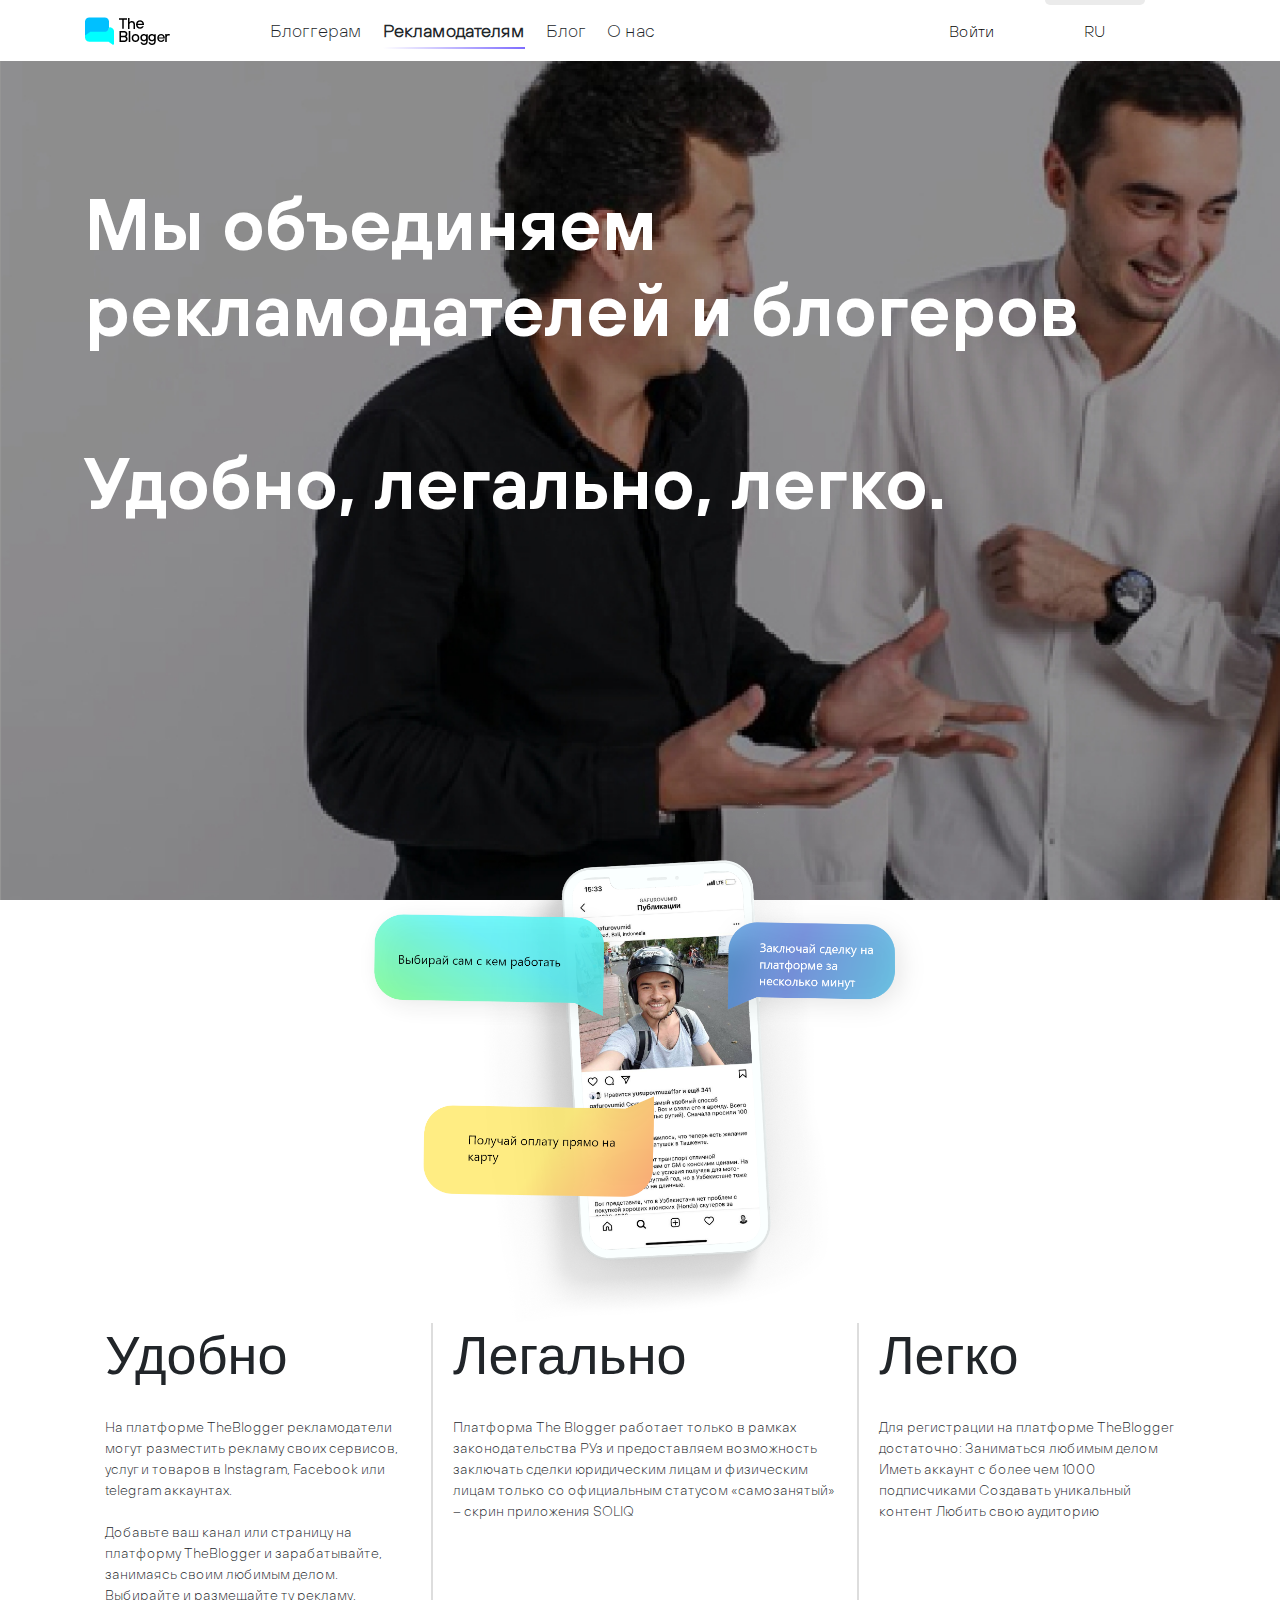
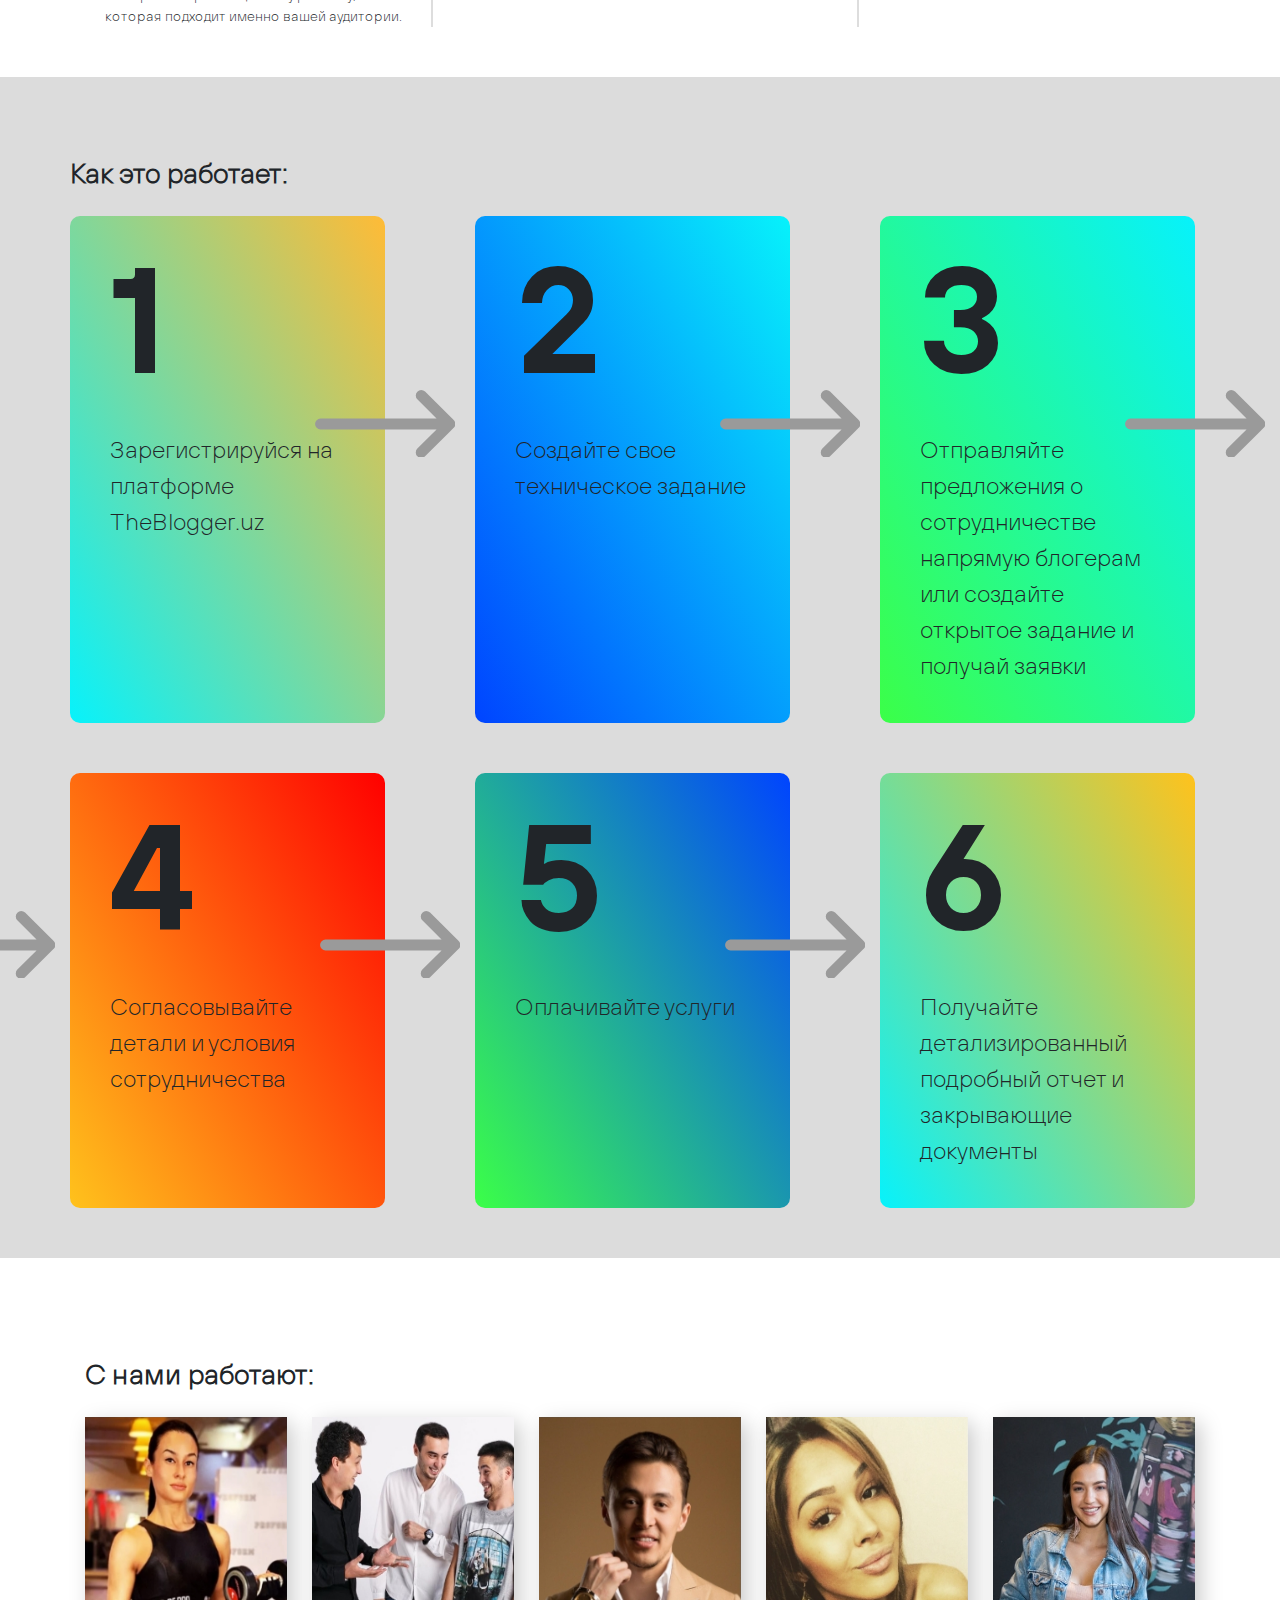
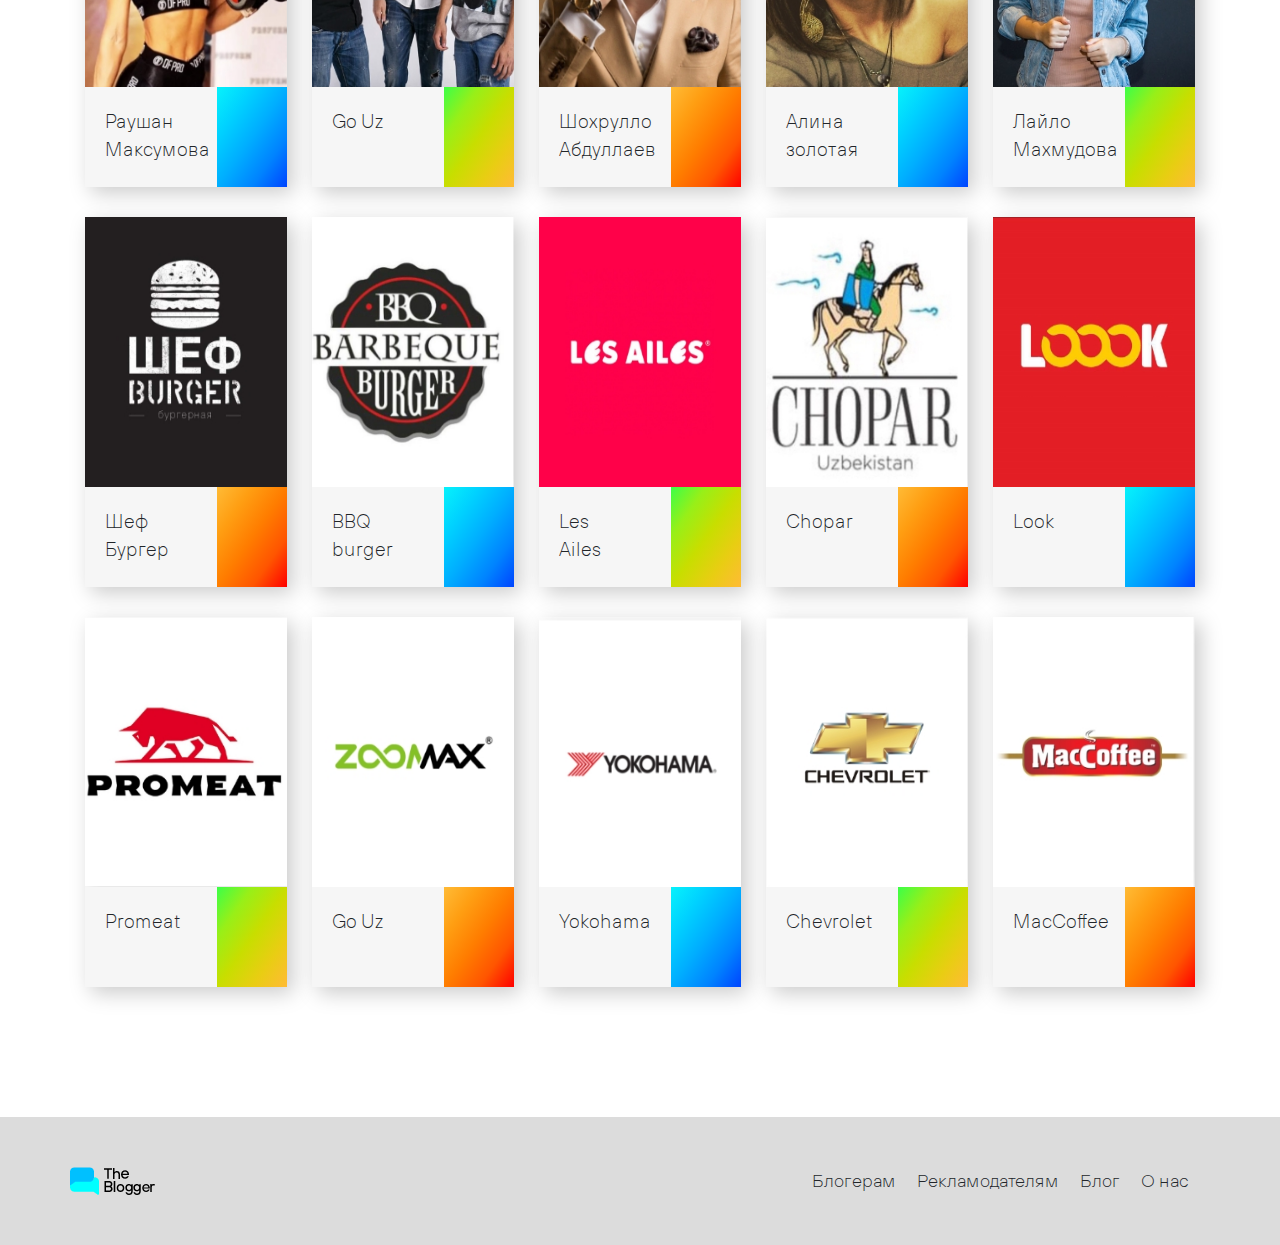
==== advertiser.html @ 215bf275 "github-page init" ====
<!doctype html>
<html lang="en">
<head>
    <meta charset="UTF-8">
    <meta name="viewport"
          content="width=device-width, user-scalable=no, initial-scale=1.0, maximum-scale=1.0, minimum-scale=1.0">
    <meta http-equiv="X-UA-Compatible" content="ie=edge">

    <link rel="stylesheet" href="./styles/bootstrap.min.css">
    <link rel="stylesheet" href="styles/swiper.css">
    <link rel="stylesheet" href="./styles/main.css">

    <title>Document</title>
</head>
<body>
<header class="header">
    <article class="header__heading container">
        <div class="row">
            <div class="col-lg-2 logo-block">
                <a href="./index.html"><img src="./assets/img/logo.png" alt="logo"></a>
                <div class="spacer"></div>
                <button class="button burger" id="burger">
                    <svg xmlns="http://www.w3.org/2000/svg" xmlns:xlink="http://www.w3.org/1999/xlink" version="1.1"  x="0px" y="0px" viewBox="0 0 384.97 384.97" style="enable-background:new 0 0 384.97 384.97;" xml:space="preserve">
                        <g>
	                        <g >
		                        <path d="M12.03,120.303h360.909c6.641,0,12.03-5.39,12.03-12.03c0-6.641-5.39-12.03-12.03-12.03H12.03    c-6.641,0-12.03,5.39-12.03,12.03C0,114.913,5.39,120.303,12.03,120.303z"/>
                                <path d="M372.939,180.455H12.03c-6.641,0-12.03,5.39-12.03,12.03s5.39,12.03,12.03,12.03h360.909c6.641,0,12.03-5.39,12.03-12.03    S379.58,180.455,372.939,180.455z"/>
                            </g>
                        </g>
                    </svg>
                </button>
            </div>
            <div class="col-lg-7">
                <nav class="menu">
                    <ul>
                        <li class="d-flex d-lg-none">
                            <a href="./index.html"><img src="./assets/img/logo.png" alt="logo"></a>
                            <div class="spacer"></div>
                            <svg class="menu-close" xmlns="http://www.w3.org/2000/svg" xmlns:xlink="http://www.w3.org/1999/xlink"
                                 version="1.1" id="Layer_1" x="0px" y="0px" viewBox="0 0 492 492"
                                 style="enable-background:new 0 0 492 492;" xml:space="preserve">
                                <g>
                                    <g>
                                        <path d="M300.188,246L484.14,62.04c5.06-5.064,7.852-11.82,7.86-19.024c0-7.208-2.792-13.972-7.86-19.028L468.02,7.872    c-5.068-5.076-11.824-7.856-19.036-7.856c-7.2,0-13.956,2.78-19.024,7.856L246.008,191.82L62.048,7.872    c-5.06-5.076-11.82-7.856-19.028-7.856c-7.2,0-13.96,2.78-19.02,7.856L7.872,23.988c-10.496,10.496-10.496,27.568,0,38.052    L191.828,246L7.872,429.952c-5.064,5.072-7.852,11.828-7.852,19.032c0,7.204,2.788,13.96,7.852,19.028l16.124,16.116    c5.06,5.072,11.824,7.856,19.02,7.856c7.208,0,13.968-2.784,19.028-7.856l183.96-183.952l183.952,183.952    c5.068,5.072,11.824,7.856,19.024,7.856h0.008c7.204,0,13.96-2.784,19.028-7.856l16.12-16.116    c5.06-5.064,7.852-11.824,7.852-19.028c0-7.204-2.792-13.96-7.852-19.028L300.188,246z"/>
                                    </g>
                                </g>
                            </svg>
                        </li>
                        <li class="d-block d-lg-none">
                            <a href="#" class="button">Войти</a>
                        </li>
                        <li>
                            <a href="#">Блоггерам</a>
                        </li>
                        <li class="active">
                            <a href="#">Рекламодателям</a>
                        </li>
                        <li>
                            <a href="#">Блог</a>
                        </li>
                        <li>
                            <a href="#">О нас</a>
                        </li>
                        <li class="d-flex d-lg-none menu__langs">
                            <a class="active" href="#">RU</a>
                            <a href="#">UZ</a>
                            <a href="#">EN</a>
                        </li>
                    </ul>
                </nav>
            </div>
            <div class="col-lg-3 d-none d-lg-flex buttons">
                <div class="spacer"></div>
                <button id="sign" class="button button--full-height">Войти</button>
                <div class="lang-block button button--full-height">
                    <button id="lang-button" class="button button--full-height">RU</button>
                    <ul id="lang-menu" class="lang-menu">
                        <li><a href="#">RU</a></li>
                        <li><a href="#">UZ</a></li>
                        <li><a href="#">EN</a></li>
                    </ul>
                </div>
            </div>
        </div>
    </article>
<!--    <article class="header__authorization">-->
<!--        <div class="container">-->
<!--            <div class="row">-->
<!--                <div class="col-12">-->
<!--                    <p class="mr-3 pl-3">Регистрация <br> в 3 шага</p>-->
<!--                    <form action="#">-->
<!--                        <input class="input" type="text" placeholder="Ваш email" />-->
<!--                        <button class="button" type="submit">Далее</button>-->
<!--                    </form>-->
<!--                    <div class="dots">-->
<!--                        <div class="dot active"></div>-->
<!--                        <div class="dot"></div>-->
<!--                        <div class="dot"></div>-->
<!--                    </div>-->
<!--                </div>-->
<!--            </div>-->
<!--        </div>-->
<!--    </article>-->
</header>
<section class="home-screen advertisers-home-screen">
    <div class="container">
        <div class="home__main row no-gutters">
            <div class="col-lg-12">
                <h1>
                    Мы объединяем
                    рекламодателей и блогеров
                    <br><br>
                    Удобно, легально, легко.
                </h1>
            </div>
        </div>
    </div>
</section>

<section class="iphone-screen">
    <div class="container">
        <div class="row no-gutters">
            <div class="col-lg-12">
                <img src="./assets/img/iphone.png" alt="iphone">
            </div>
            <div class="text-block col-lg-12">
                <ul>
                    <li>
                        <h4>
                            Удобно
                        </h4>
                        <p>
                            На платформе TheBlogger рекламодатели могут разместить рекламу своих сервисов, услуг и товаров в Instagram, Facebook или telegram аккаунтах.
                            <br><br>
                            Добавьте ваш канал или страницу на платформу TheBlogger и зарабатывайте, занимаясь своим любимым делом. Выбирайте и размещайте ту рекламу, которая подходит именно вашей аудитории.
                        </p>
                    </li>
                    <li>
                        <h4>
                            Легально
                        </h4>
                        <p>
                            Платформа The Blogger работает только в рамках законодательства РУз и предоставляем возможность заключать сделки юридическим лицам и физическим лицам только со официальным статусом «самозанятый» – скрин приложения SOLIQ
                        </p>
                    </li>
                    <li>
                        <h4>
                            Легко
                        </h4>
                        <p>
                            Для регистрации на платформе  TheBlogger достаточно:
                            Заниматься любимым делом
                            Иметь аккаунт с более чем 1000 подписчиками
                            Создавать уникальный контент
                            Любить свою аудиторию</p>
                    </li>
                </ul>
            </div>
        </div>
    </div>
</section>

<section class="how-to-this-work container">
    <div class="row">
        <div class="text-block col-lg-12 col-md-12 col-12">
            <h6>Как это работает:</h6>
            <ul class="steps">
                <li>
                    <p class="steps__heading">1</p>
                    <p class="steps__content">
                        Зарегистрируйся
                        на платформе TheBlogger.uz
                    </p>
                    <svg xmlns="http://www.w3.org/2000/svg" width="140.329" height="67.972" viewBox="0 0 140.329 67.972">
                        <g transform="translate(0 0)">
                            <path id="Контур_33" d="M138.721,30.106l0-.005L110.074,1.6a5.482,5.482,0,0,0-7.734,7.771L121.57,28.5H5.482a5.482,5.482,0,0,0,0,10.963H121.57L102.34,58.6a5.482,5.482,0,0,0,7.734,7.771l28.642-28.5,0-.005A5.486,5.486,0,0,0,138.721,30.106Z" fill="#9a9a9a"/>
                        </g>
                    </svg>
                </li>
                <li>
                    <p class="steps__heading">2</p>
                    <p class="steps__content">
                        Создайте свое техническое задание
                    </p>
                    <svg xmlns="http://www.w3.org/2000/svg" width="140.329" height="67.972" viewBox="0 0 140.329 67.972">
                        <g transform="translate(0 0)">
                            <path id="Контур_33" d="M138.721,30.106l0-.005L110.074,1.6a5.482,5.482,0,0,0-7.734,7.771L121.57,28.5H5.482a5.482,5.482,0,0,0,0,10.963H121.57L102.34,58.6a5.482,5.482,0,0,0,7.734,7.771l28.642-28.5,0-.005A5.486,5.486,0,0,0,138.721,30.106Z" fill="#9a9a9a"/>
                        </g>
                    </svg>
                </li>
                <li>
                    <p class="steps__heading">3</p>
                    <p class="steps__content">
                        Отправляйте предложения о сотрудничестве напрямую блогерам или
                        создайте открытое задание и получай заявки
                    </p>
                    <svg xmlns="http://www.w3.org/2000/svg" width="140.329" height="67.972" viewBox="0 0 140.329 67.972">
                        <g transform="translate(0 0)">
                            <path id="Контур_33" d="M138.721,30.106l0-.005L110.074,1.6a5.482,5.482,0,0,0-7.734,7.771L121.57,28.5H5.482a5.482,5.482,0,0,0,0,10.963H121.57L102.34,58.6a5.482,5.482,0,0,0,7.734,7.771l28.642-28.5,0-.005A5.486,5.486,0,0,0,138.721,30.106Z" fill="#9a9a9a"/>
                        </g>
                    </svg>
                </li>
                <li>
                    <p class="steps__heading">4</p>
                    <p class="steps__content">
                        Согласовывайте детали и условия сотрудничества

                    </p>
                    <svg xmlns="http://www.w3.org/2000/svg" width="140.329" height="67.972" viewBox="0 0 140.329 67.972">
                        <g transform="translate(0 0)">
                            <path id="Контур_33" d="M138.721,30.106l0-.005L110.074,1.6a5.482,5.482,0,0,0-7.734,7.771L121.57,28.5H5.482a5.482,5.482,0,0,0,0,10.963H121.57L102.34,58.6a5.482,5.482,0,0,0,7.734,7.771l28.642-28.5,0-.005A5.486,5.486,0,0,0,138.721,30.106Z" fill="#9a9a9a"/>
                        </g>
                    </svg>
                </li>
                <li>
                    <p class="steps__heading">5</p>
                    <p class="steps__content">
                        Оплачивайте услуги
                    </p>
                    <svg xmlns="http://www.w3.org/2000/svg" width="140.329" height="67.972" viewBox="0 0 140.329 67.972">
                        <g transform="translate(0 0)">
                            <path id="Контур_33" d="M138.721,30.106l0-.005L110.074,1.6a5.482,5.482,0,0,0-7.734,7.771L121.57,28.5H5.482a5.482,5.482,0,0,0,0,10.963H121.57L102.34,58.6a5.482,5.482,0,0,0,7.734,7.771l28.642-28.5,0-.005A5.486,5.486,0,0,0,138.721,30.106Z" fill="#9a9a9a"/>
                        </g>
                    </svg>
                </li>
                <li>
                    <p class="steps__heading">6</p>
                    <p class="steps__content">
                        Получайте детализированный подробный отчет и закрывающие документы
                    </p>
                    <svg xmlns="http://www.w3.org/2000/svg" width="140.329" height="67.972" viewBox="0 0 140.329 67.972">
                        <g transform="translate(0 0)">
                            <path id="Контур_33" d="M138.721,30.106l0-.005L110.074,1.6a5.482,5.482,0,0,0-7.734,7.771L121.57,28.5H5.482a5.482,5.482,0,0,0,0,10.963H121.57L102.34,58.6a5.482,5.482,0,0,0,7.734,7.771l28.642-28.5,0-.005A5.486,5.486,0,0,0,138.721,30.106Z" fill="#9a9a9a"/>
                        </g>
                    </svg>
                </li>
            </ul>
        </div>
    </div>
</section>
<section class="work-with">
    <div class="container">
        <div class="row">
            <div class="text-block col-lg-12 col-md-12 col-12">
                <h6>С нами работают:</h6>
                <ul class="partners-list">
                    <li>
                        <img src="./assets/img/work-with-1.png">
                        <p class="text-content">
                            Раушан <br> Максумова
                            <span class="color"></span>
                        </p>
                    </li>
                    <li>
                        <img src="./assets/img/work-with-2.png">
                        <p class="text-content">
                            Go Uz
                            <span class="color"></span>
                        </p>
                    </li>
                    <li>
                        <img src="./assets/img/work-with-3.png">
                        <p class="text-content">
                            Шохрулло <br>
                            Абдуллаев
                            <span class="color"></span>
                        </p>
                    </li>
                    <li>
                        <img src="./assets/img/work-with-4.png">
                        <p class="text-content">
                            Алина <br>
                            золотая
                            <span class="color"></span>
                        </p>
                    </li>
                    <li>
                        <img src="./assets/img/work-with-5.png">
                        <p class="text-content">
                            Лайло <br>
                            Махмудова
                            <span class="color"></span>
                        </p>
                    </li>
                    <li>
                        <img src="./assets/img/work-with-6.png">
                        <p class="text-content">
                            Шеф <br>
                            Бургер
                            <span class="color"></span>
                        </p>
                    </li>
                    <li>
                        <img src="./assets/img/work-with-7.png">
                        <p class="text-content">
                            BBQ <br>
                            burger
                            <span class="color"></span>
                        </p>
                    </li>
                    <li>
                        <img src="./assets/img/work-with-8.png">
                        <p class="text-content">
                            Les <br>
                            Ailes
                            <span class="color"></span>
                        </p>
                    </li>
                    <li>
                        <img src="./assets/img/work-with-9.png">
                        <p class="text-content">
                            Chopar
                            <span class="color"></span>
                        </p>
                    </li>
                    <li>
                        <img src="./assets/img/work-with-10.png">
                        <p class="text-content">
                            Look
                            <span class="color"></span>
                        </p>
                    </li>
                    <li>
                        <img src="./assets/img/work-with-11.png">
                        <p class="text-content">
                            Promeat
                            <span class="color"></span>
                        </p>
                    </li>
                    <li>
                        <img src="./assets/img/work-with-12.png">
                        <p class="text-content">
                            Go Uz
                            <span class="color"></span>
                        </p>
                    </li>
                    <li>
                        <img src="./assets/img/work-with-13.png">
                        <p class="text-content">
                            Yokohama
                            <span class="color"></span>
                        </p>
                    </li>
                    <li>
                        <img src="./assets/img/work-with-14.png">
                        <p class="text-content">
                            Chevrolet
                            <span class="color"></span>
                        </p>
                    </li>
                    <li>
                        <img src="./assets/img/work-with-15.png">
                        <p class="text-content">
                            MacCoffee
                            <span class="color"></span>
                        </p>
                    </li>
                </ul>
            </div>
        </div>
    </div>
</section>
<footer class="footer container">
    <div class="row">
        <div class="col-12 col-sm-3">
            <img src="./assets/img/logo.png" alt="logo">
        </div>
        <div class="col-12 col-sm-9 d-flex">
            <div class="spacer"></div>
            <ul>
                <li>
                    <a href="#">Блогерам</a>
                </li>
                <li>
                    <a href="#">Рекламодателям</a>
                </li>
                <li>
                    <a href="#">Блог</a>
                </li>
                <li>
                    <a href="#">О нас</a>
                </li>
            </ul>
        </div>
    </div>
</footer>

<script src="scripts/jquery.js"></script>
<script src="scripts/swiper.js"></script>
<script src="scripts/main.js"></script>
</body>
</html>
---- styles/main.css ----
/* Variables */

:root {
    --gray: #ebebeb;
    --dark-grey: #c6c6c6;
    --dark: #3A3A3A;
    --orange: #FF720B;
}

/* Fonts */

@font-face {
    font-family: 'TT Hoves Light';
    src: local('TT Hoves ExtraLight'), local('TT-Hoves-ExtraLight'),
    url('../assets/fonts/TTHoves-ExtraLight.woff2') format('woff2'),
    url('../assets/fonts/TTHoves-ExtraLight.woff') format('woff'),
    url('../assets/fonts/TTHoves-ExtraLight.ttf') format('truetype');
    font-weight: 200;
    font-style: normal;
}
@font-face {
    font-family: 'TT Hoves DemiBold';
    src: local('TT Hoves DemiBold'), local('TT-Hoves-DemiBold'),
    url('../assets/fonts/TTHoves-DemiBold.woff2') format('woff2'),
    url('../assets/fonts/TTHoves-DemiBold.woff') format('woff'),
    url('../assets/fonts/TTHoves-DemiBold.ttf') format('truetype');
    font-weight: 600;
    font-style: normal;
}

/* Base Styles */

a, a:hover {
    color: inherit;
    text-decoration: none;
}
p {
    margin: 0;
}
ul, li {
    display: inline-flex;
    padding: 0;
    margin: 0;
}
button, button:focus {
    background: transparent;
    border: none;
    outline: none;
}
input, input:focus {
    outline: none;
}

/* Component Styles */

body {
    background: gainsboro;
    overflow-x: hidden;
}
.button {
    font-family: "TT Hoves Light", sans-serif;
    padding: 10px 20px;
}
.button--full-height {
    height: 100%;
    padding: 0 30px;
}
.spacer {
    width: auto;
    margin: auto;
}
.bg-grey {
    background-color: var(--gray);
}
.cursor-pointer {
    cursor: pointer;
}
.input {
    background: transparent;
    border-radius: 10px;
    border: 1px solid #c5c5c5;
    padding: 5px 10px;
}

.text-block h6 {
    font-family: "TT Hoves Light", sans-serif;
    font-size: 28px;
    font-weight: bold;
    margin-bottom: 25px;
}
.text-block p {
    font-family: "TT Hoves Light", sans-serif;
    font-size: 20px;
}

/* Layout Styles */

.header {
    position: fixed;
    top: 0;
    z-index: 10;
    width: 100%;
    background: #fff;
}
.header__heading {
    display: flex;
    align-items: stretch;
    min-height: 61px;
    position: relative;
    z-index: 2;
}
.header__heading .row {
    width: 100%;
}
.header__heading .row > div {
    display: flex;
    align-items: center;
}
.menu li {
    font-size: 18px;
    padding-right: 21px;
    font-family: 'TT Hoves Light', sans-serif;
    position: relative;
}
.menu li:after {
    content: '';
    background: rgb(255,255,255);
    background: linear-gradient(90deg, rgba(255,255,255,1) 0%, rgba(126,108,255,1) 100%);
    position: absolute;
    bottom: -5px;
    left: 0;
    width: .01%;
    height: 2px;
}
.menu li:hover, .menu li.active {
    font-weight: bold;
}
.menu li.active:after {
    width: calc(100% - 21px);
}
.header__heading .buttons button:hover {
    background-color: var(--gray);
}
.header__heading .lang-block {
    position: relative;
}
.header__heading .lang-menu {
    position: absolute;
    right: 20px;
    top: 70px;
    display: flex;
    flex-flow: column;
    width: 100px;
    border-radius: 5px;
    text-align: center;
    transform: translate(0, calc(-100% - 65px));
    transition: .3s;
}
.header__heading .lang-menu:before {
    content: "";
    position: absolute;
    left: calc(50% - 5px);
    top: -10px;
    width: 0;
    height: 0;
    border-style: solid;
    border-width: 0 5px 10px 5px;
    border-color: transparent transparent #ebebeb transparent;
}
.header__heading .lang-menu.active {
    transform: translate(0, 0);
    transition: .3s;
}
.header__heading .lang-menu li {
    padding: 5px 10px;
    background: var(--gray);
    transition: .3s;
}
.header__heading .lang-menu li:first-child {
    border-radius: 5px 5px 0 0;
}
.header__heading .lang-menu li:last-child {
    border-radius: 0 0 5px 5px;
}
.header__heading .lang-menu li:hover {
    background-color: var(--dark-grey);
    transition: .3s;
}
.header__heading .lang-menu li a {
    width: 100%;
    cursor: pointer;
}
.header__heading .lang-menu li:not(:last-child) {
    border-bottom: 1px solid #fff;
}
.header__sign-buttons button {
    color: white;
    width: 100%;
    padding: 20px 0;
    font-size: 20px;
}
.header__sign-buttons .row > div {
    opacity: .7;
    transition: .3s;
}
.header__sign-buttons .row > div:hover {
    opacity: 1;
    transition: .3s;
}
.header__sign-buttons .row > div:first-child {
    background: rgb(255,173,52);
    background: linear-gradient(90deg, rgba(255,173,52,1) 0%, rgba(255,68,40,1) 100%);
}
.header__sign-buttons .row > div:last-child {
    background: rgb(28,19,240);
    background: linear-gradient(90deg, rgba(28,19,240,1) 0%, rgba(16,159,252,1) 100%);
}
.header__authorization {
    padding: 15px 0;
    font-family: 'TT Hoves Light', sans-serif;
    background: rgb(255,228,59);
    background: linear-gradient(240deg, rgba(255,228,59,1) 0%, rgba(0,255,255,1) 100%);
}
.header__authorization .row {
    display: flex;
    align-items: center;
}
.header__authorization .input {
    width: 250px;
    margin-left: 60px;
}
.header__authorization .col-12 {
    display: flex;
}
.header__authorization .button {
    background: rgb(28,19,240);
    background: linear-gradient(90deg, rgba(28,19,240,1) 0%, rgba(16,159,252,1) 100%);
    border-radius: 10px;
    color: white;
    padding: 6px 20px;
    margin-left: 10px;
}
.header__authorization form {
    display: flex;
    align-items: center;
}
.header__authorization .dots {
    display: flex;
    align-items: center;
    margin-left: 20px;
}
.header__authorization .dots .dot {
    width: 13px;
    height: 13px;
    background: var(--dark);
    margin-right: 10px;
    border-radius: 50%;
}
.header__authorization .dots .dot.active {
    width: 20px;
    height: 20px;
    background: var(--orange);
}
.footer {
    padding: 50px 0;
}
.footer li {
    font-size: 18px;
    padding-right: 21px;
    font-family: 'TT Hoves Light', sans-serif;
    position: relative;
}
.footer li:hover {
    font-weight: bold;
}
@media(max-width: 992px) {
    .menu {
        transform: translate(-100%, 0);
        position: fixed;
        left: 0;
        bottom: 0;
        top: 0;
        width: 50%;
        padding: 50px;
        background-color: rgb(255 255 255 / 75%);
        -webkit-backdrop-filter: contrast(1) blur(5px);
        backdrop-filter: contrast(1) blur(5px);
        transition: .3s;
    }
    .menu.active {
        transform: translate(0, 0);
        transition: .3s;
    }
    .menu ul {
        flex-flow: column;
        display: flex;
    }
    .menu img {
        width: 150px;
    }
    .menu .menu-close {
        width: 30px;
    }
    .menu ul li {
        padding: 10px 0;
    }
    .menu ul li:nth-child(2) {
        border-bottom: 2px solid #000;
        margin: 20px 0;
    }
    .menu ul li:nth-child(2) .button {
        font-weight: bold;
        padding-left: 0;
        font-size: 22px;
    }
    .menu ul li:nth-child(6) {
        padding-bottom: 20px;
        border-bottom: 2px solid #000;
    }
    .menu .menu__langs {
        display: flex;
    }
    .menu .menu__langs a {
        padding-right: 10px;
    }
    .menu .menu__langs a.active {
        font-family: 'TT Hoves DemiBold', sans-serif;
    }
    .menu li:after {
        height: 4px;
        bottom: 0;
    }
    .header .logo-block {
        padding-top: 6px;
    }
    .header .burger svg {
        width: 30px;
        height: 30px;
        position: relative;
        top: 5px;
    }
}
@media(max-width: 600px) {
    .menu {
        width: 100%;
    }
    .header__sign-buttons button {
        font-size: 16px;
    }
    .header__heading .row {
        margin: 0;
    }
    .footer {
        position: relative;
    }
    .footer .spacer {
        display: none;
    }
    .footer ul {
        flex-flow: column;
        text-align: center;
        width: 100%;
    }
    .footer a {
        display: block;
        width: 100%;
    }
    .footer img {
        position: absolute;
        width: 100px;
        top: -65px;
        left: calc(50% - 65px);
    }
}

/* Pages */

.home-screen {
    max-height: 618px;
    min-height: 618px;
    padding-top: 131px;
    padding-bottom: 100px;
    background: no-repeat url("../assets/img/home-bg.jpg");
    background-size: cover;
    overflow: hidden;
}
.home-screen .home__main {
    padding-top: 50px;
    color: white;
}
.home-screen .home__main h1 {
    font-size: 72px;
    font-family: "TT Hoves DemiBold", sans-serif;
}
@media(max-width: 992px) {
    .home-screen .home__main {
        padding-top: 0;
    }
    .home-screen .home__main h1 {
        font-size: 55px;
    }
    .home-screen {
        min-height: 500px;
    }
}
@media(max-width: 768px) {
    .home-screen .home__main img {
        width: 300px;
    }
}
@media(max-width: 450px) {
    .home-screen .home__main h1 {
        font-size: 36px;
    }
}

.slider-screen {
    padding: 50px 0 250px;
}
.slider-screen .content {
    position: absolute;
    top: auto !important;
    bottom: 70px;
    opacity: 0;
    transition: .3s;
}
.slider-screen .dialog {
    position: absolute;
    width: 250px;
    top: -25px;
}
.slider-screen .title {
    font-size: 13px !important;
    font-weight: normal !important;
    margin-bottom: 0 !important;
    transform: translate3d(0, 0, 0) scale(1) !important;
    margin-left: 18px;
    color: black;
}
.slider-screen .swiper-slide-active .content {
    opacity: 1;
    transition: .3s;
}
@media(max-width: 1200px) {
    .slider-screen .title {
        font-size: 14px !important;
    }
}
@media(max-width: 992px) {
    .slider-screen {
        padding: 50px 0;
    }
    .slider-screen .dialog {
        width: 310px;
    }
    .swiper-slide .content {
        width: 65%;
    }
}
@media(max-width: 768px) {
    .slider-screen {
        width: 100% !important;
        max-width: 100%;
        padding: 50px 0 150px;
    }
}
@media(max-width: 600px) {
    .swiper-slide .content {
        width: 85%;
        left: -70px;
    }
}
@media(max-width: 450px) {
    .slider-screen {
        padding: 50px 0;
    }
    .slider-screen .title {
        font-size: 10px !important;
    }
    .swiper-slide .content {
        width: 95%;
        bottom: 20px;
    }
    .slider-screen .dialog {
        width: 200px;
        top: -25px;
    }
}
@media(max-width: 400px) {
    .slider-screen {
        display: none;
    }
}


.iphone-screen {
    background: white;
}
.iphone-screen .container {
    position: relative;
    height: 100%;
}
.iphone-screen .row {
    height: 100%;
    align-items: center;
}
.iphone-screen .row .col-lg-12:first-child {
    position: static;
}
.iphone-screen img {
    width: 600px;
    display: block;
    margin: -100px auto 0;
}
.iphone-screen .text-block {
    padding-bottom: 50px;
}
.iphone-screen .text-block ul li {
    display: flex;
    flex-flow: column;
    padding-left: 20px;
    border-right: 2px solid #dddddd;
}
.iphone-screen .text-block ul li:last-child {
    border-right: 0;
}
.iphone-screen .text-block ul li h4 {
    font-size: 54px;
    margin-bottom: 30px;
}
.iphone-screen .text-block ul li p {
    font-family: "TT Hoves Light", sans-serif;
    font-size: 14px;
    padding-right: 20px;
}
@media(max-width: 992px) {
    .iphone-screen img {
        width: 400px;
        top: -185px;
        left: calc(50% - 200px);
    }
}
@media(max-width: 768px) {
    .iphone-screen {
        padding: 100px 0 150px;
    }
    .iphone-screen img {
        width: 300px;
        right: 0;
        left: auto;
        top: -205px;
    }
    .iphone-screen .text-block ul {
        flex-flow: column;
    }
    .iphone-screen .text-block ul li {
        border-right: none;
        border-top: 2px solid #dddddd;
        padding: 20px 0;
    }
    .iphone-screen .text-block ul li:nth-child(1) {
        border-top: 0;
    }
}
@media(max-width: 450px) {
    .iphone-screen {
        height: auto;
        padding: 50px 0 0;
    }
    .iphone-screen img {
        width: 100%;
        right: 0;
        top: -70px;
    }
}
.phones-screen {
    height: 400px;
    padding-top: 50px;
    position: relative;
}
.phones-screen .row {
    height: 100%;
    align-items: center;
}
.phones-screen .row .col-lg-6:last-child {
    position: static;
}
.phones-screen img {
    width: 600px;
    position: absolute;
    top: 0;
}
@media(max-width: 992px) {
    .phones-screen {
        padding: 50px 0;
        height: auto;
    }
    .phones-screen img {
        width: 400px;
    }
}
@media(max-width: 768px) {
    .phones-screen {
        padding: 100px 10px;
    }
    .phones-screen img {
        width: 200px;
        top: -90px;
        right: 0;
    }
}
@media(max-width: 400px) {
    .phones-screen {
        padding: 150px 10px 50px;
    }
    .phones-screen img {
        width: 200px;
        right: calc(50% - 100px);
    }
}
.left-image-screen {
    background: white;
    overflow: hidden;
}
.left-image-screen img {
    width: 100%;
}
.left-image-screen .text-block {
    display: flex;
    flex-flow: column;
    justify-content: center;
    max-width: 700px;
    padding-left: 50px;
}
@media(max-width: 768px) {
    .left-image-screen img {
        display: none;
    }
    .left-image-screen .text-block {
        padding-left: 15px;
    }
}
.how-to-this-work {
    padding: 80px 0 0;
}
.how-to-this-work .steps {
    display: flex;
    flex-wrap: wrap;
}
.how-to-this-work li {
    flex-basis: calc(100% / 3 - 65px);
    position: relative;
    display: flex;
    flex-flow: column;
    padding: 40px;
    border-radius: 10px;
    margin-bottom: 50px;
}
.how-to-this-work li svg {
    position: absolute;
    top: calc(50% - 80px);
    left: calc(100% - 70px);
}
.how-to-this-work li .steps__heading {
    font-family: "TT Hoves DemiBold", sans-serif;
    font-size: 150px;
    margin-top: -50px;
}
.how-to-this-work li .steps__content {
    font-family: "TT Hoves Light", sans-serif;
    font-size: 24px;
}
.how-to-this-work li:nth-child(1) {
    background: rgb(255,187,54);
    background: linear-gradient(240deg, rgba(255,187,54,1) 0%, rgba(7,242,251,1) 100%);
}
.how-to-this-work li:nth-child(2) {
    background: rgb(7,242,251);
    background: linear-gradient(240deg, rgba(7,242,251,1) 0%, rgba(0,68,255,1) 100%);
}
.how-to-this-work li:nth-child(3) {
    background: rgb(7,242,251);
    background: linear-gradient(240deg, rgba(7,242,251,1) 0%, rgba(59,255,72,1) 100%);
}
.how-to-this-work li:nth-child(4) {
    background: rgb(255,0,0);
    background: linear-gradient(240deg, rgba(255,0,0,1) 0%, rgba(255,194,28,1) 100%);
}
.how-to-this-work li:nth-child(5) {
    background: rgb(0,68,255);
    background: linear-gradient(240deg, rgba(0,68,255,1) 0%, rgba(59,255,72,1) 100%);
}
.how-to-this-work li:nth-child(6) {
    background: rgb(255,194,28);
    background: linear-gradient(240deg, rgba(255,194,28,1) 0%, rgba(7,242,251,1) 100%);
}
.how-to-this-work li:nth-child(2), .how-to-this-work li:nth-child(5) {
    margin: 0 90px 50px;
}
.how-to-this-work li:nth-child(4) svg, .how-to-this-work li:nth-child(5) svg, .how-to-this-work li:nth-child(6) svg {
    right: calc(100% - -15px);
    left: auto;
}
@media(max-width: 992px) {
    .how-to-this-work li {
        padding: 20px;
    }
    .how-to-this-work li .steps__heading {
        margin-top: -20px;
    }
    .how-to-this-work li .steps__content {
        font-size: 15px;
    }
    .how-to-this-work li svg {
        top: calc(50% - 50px);
        left: calc(100% - 50px);
        width: 100px;
    }
    .how-to-this-work li .steps__heading {
        font-size: 80px;
    }
}
@media(max-width: 768px) {

    .how-to-this-work li {
        flex-basis: calc(100% / 3 - 17px);
    }
    .how-to-this-work li:nth-child(2), .how-to-this-work li:nth-child(5) {
        margin: 0 25px 50px;
    }
    .how-to-this-work li svg {
        display: none;
    }
    .how-to-this-work li .steps__content {
        font-size: 11px;
    }
}
@media(max-width: 450px) {
    .how-to-this-work {
        padding: 20px 15px 0;
    }
    .how-to-this-work .steps {
        justify-content: space-around;
    }
    .how-to-this-work li {
        margin-bottom: 20px !important;
        flex-basis: calc(100% / 2 - 20px);
    }
    .how-to-this-work li:nth-child(2), .how-to-this-work li:nth-child(5) {
        margin: 0;
    }
}
.work-with {
    background-color: white;
    padding: 100px 0;
}
.work-with .partners-list {
    display: flex;
    justify-content: space-between;
    flex-wrap: wrap;
}
.work-with .partners-list > * {
    display: flex;
    flex-flow: column;
    flex-basis: calc(100% / 5 - 20px);
    max-width: calc(100% / 5 - 20px);
    margin-bottom: 30px;
    background-color: #F6F6F6;
    box-shadow: 6px 6px 20px #cbcbcb;
}
.work-with .partners-list > * img {
    height: 270px;
    width: 100%;
}
.work-with .partners-list .text-content {
    height: 100px;
    padding: 20px 70px 20px 20px;
    font-size: 19px;
    font-family: 'TT Hoves Light', sans-serif;
    position: relative;
}
.work-with .partners-list .color {
    position: absolute;
    right: 0;
    top: 0;
    bottom: 0;
    width: 70px;
}
.work-with .partners-list > *:nth-child(3n + 1) .color {
    background-image: linear-gradient(to right bottom, #07f2fb, #00d2ff, #00aeff, #0083ff, #0044ff);
}
.work-with .partners-list > *:nth-child(3n + 2) .color {
    background-image: linear-gradient(to right bottom, #3bff48, #98ef18, #c8de00, #e9cd13, #ffbb36);
}
.work-with .partners-list > *:nth-child(3n + 3) .color {
    background-image: linear-gradient(to right bottom, #ffbb36, #ff9e12, #ff7d00, #ff5500, #ff0000);
}
@media(max-width: 992px) {
    .work-with .partners-list > * {
        flex-basis: calc(100% / 3 - 20px);
        max-width: calc(100% / 3 - 20px);
    }
}
@media(max-width: 768px) {
    .work-with .partners-list > * {
        flex-basis: calc(100% / 2 - 20px);
        max-width: calc(100% / 2 - 20px);
    }
}

@media(max-width: 400px) {
    .work-with {
        padding: 25px 0;
    }
    .work-with .partners-list > * {
        flex-basis: 100%;
        max-width: 100%;
    }
}
/*.bloggers-home-screen {*/
/*    min-height: 100vh;*/
/*    background: no-repeat url(../assets/img/bloggers-bg.png);*/
/*    background-size: cover;*/
/*}*/
/*.result-screen {*/
/*    background: white;*/
/*    padding: 50px 0;*/
/*}*/
/*.result-screen .text-block {*/
/*    margin-bottom: 50px;*/
/*}*/
/*.result-screen ul {*/
/*    position: relative;*/
/*}*/
/*.result-screen ul li {*/
/*    display: flex;*/
/*    align-items: center;*/
/*    height: 100px;*/
/*    width: 250px;*/
/*    text-align: center;*/
/*    font-family: 'TT Hoves DemiBold', sans-serif;*/
/*    font-size: 18px;*/
/*    border-radius: 10px;*/
/*}*/
/*.result-screen ul li.arrow svg {*/
/*    width: 50px;*/
/*}*/
/*.result-screen ul li.arrow {*/
/*    flex-basis: 80px;*/
/*    padding-left: 15px;*/
/*}*/
/*.result-screen ul li p {*/
/*    width: 100%;*/
/*}*/
/*.result-screen ul li:first-child {*/
/*    background: rgb(255,173,52);*/
/*    background: linear-gradient(90deg, rgba(255,173,52,1) 0%, rgba(255,68,40,1) 100%);*/
/*}*/
/*.result-screen ul li:nth-child(3) {*/
/*    background: rgb(28,19,240);*/
/*    background: linear-gradient(90deg, rgba(28,19,240,1) 0%, rgba(16,159,252,1) 100%);*/
/*}*/
/*.result-screen ul li:last-child {*/
/*    background: rgb(240,255,28);*/
/*    background: linear-gradient(240deg, rgba(240,255,28,1) 0%, rgba(7,242,251,1) 100%);*/
/*}*/
/*@media(max-width: 992px) {*/
/*    .result-screen ul {*/
/*        flex-flow: column;*/
/*    }*/
/*    .result-screen ul li.arrow {*/
/*        display: flex;*/
/*        justify-content: center;*/
/*    }*/
/*    .result-screen ul li.arrow svg {*/

/*        transform: rotate(90deg);*/
/*    }*/
/*}*/
/*@media(max-width: 768px) {*/
/*    .result-screen ul {*/
/*        width: 100%;*/
/*        padding: 0 15px;*/
/*    }*/
/*    .result-screen ul li {*/
/*        width: 100%;*/
/*    }*/
/*}*/

.advertisers-home-screen {
    min-height: 100vh;
    background: no-repeat url(../assets/img/advertisers-bg.png);
    background-size: cover;
}
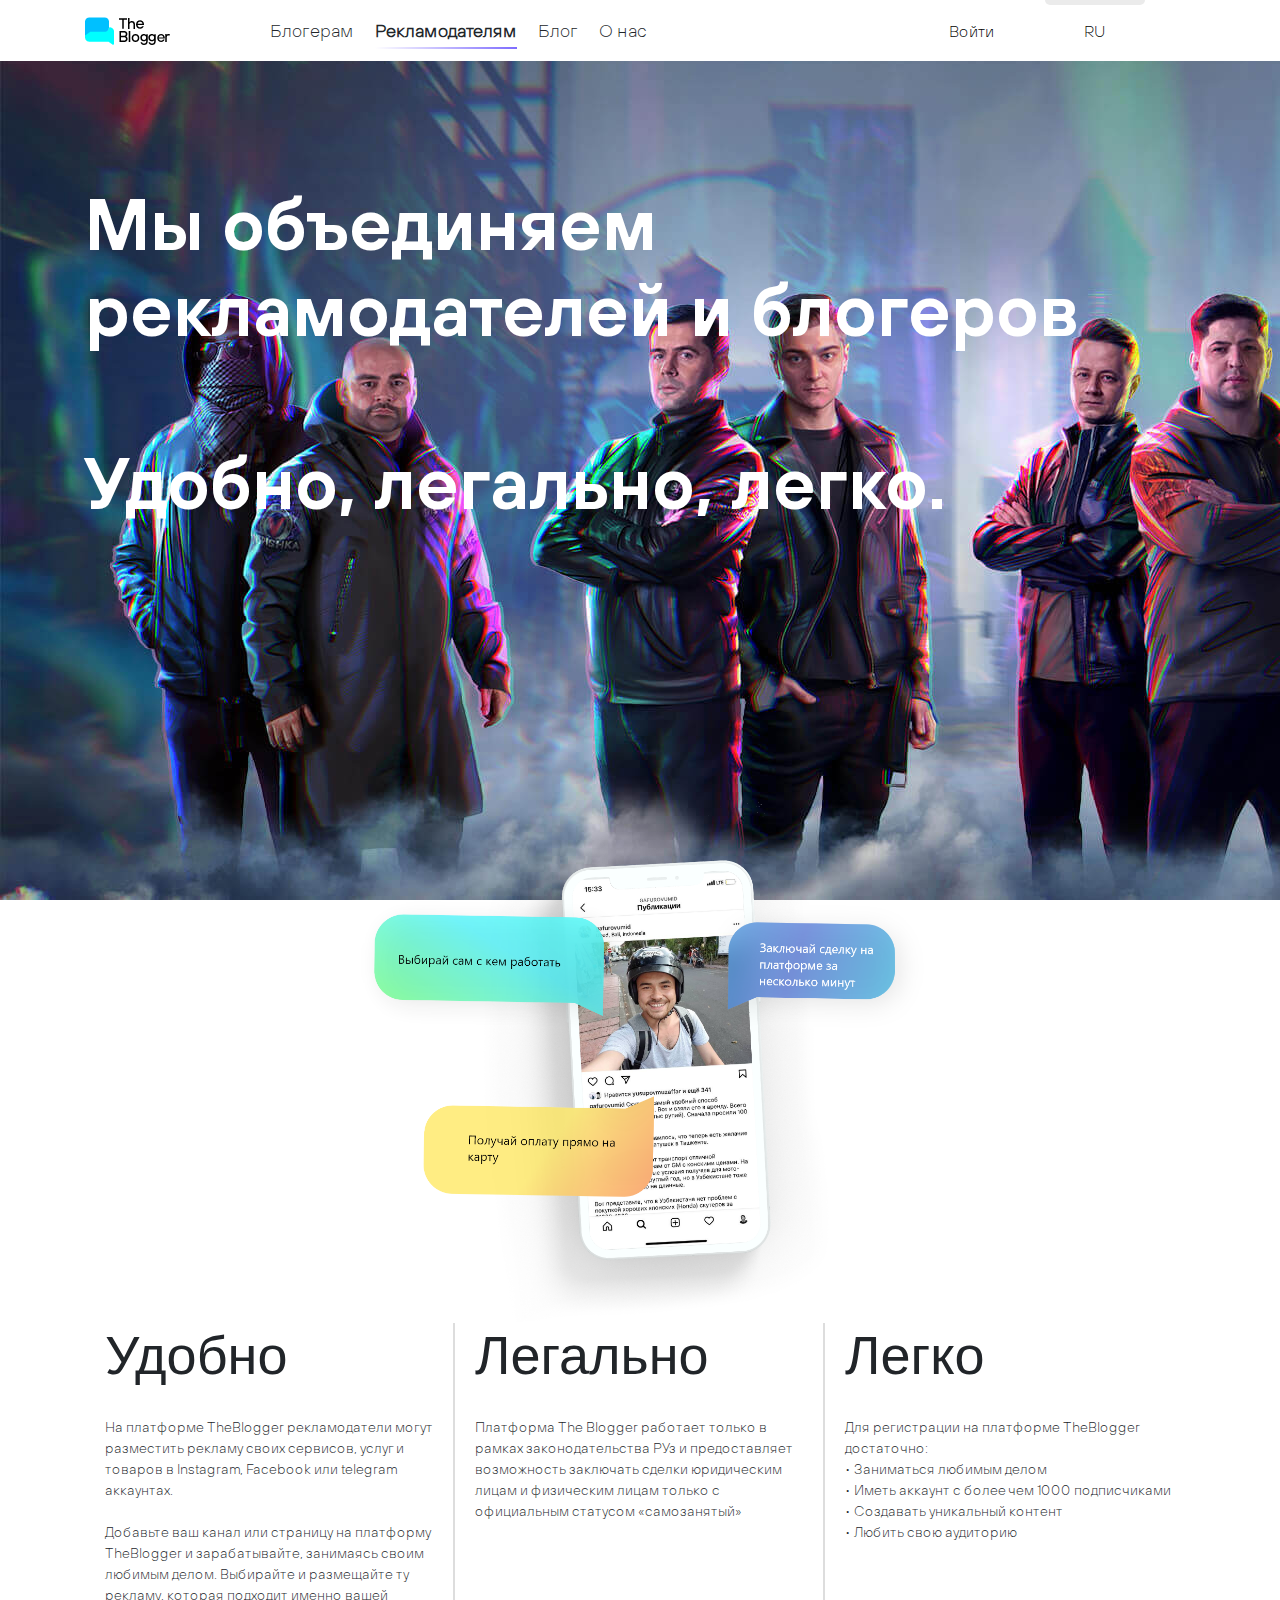
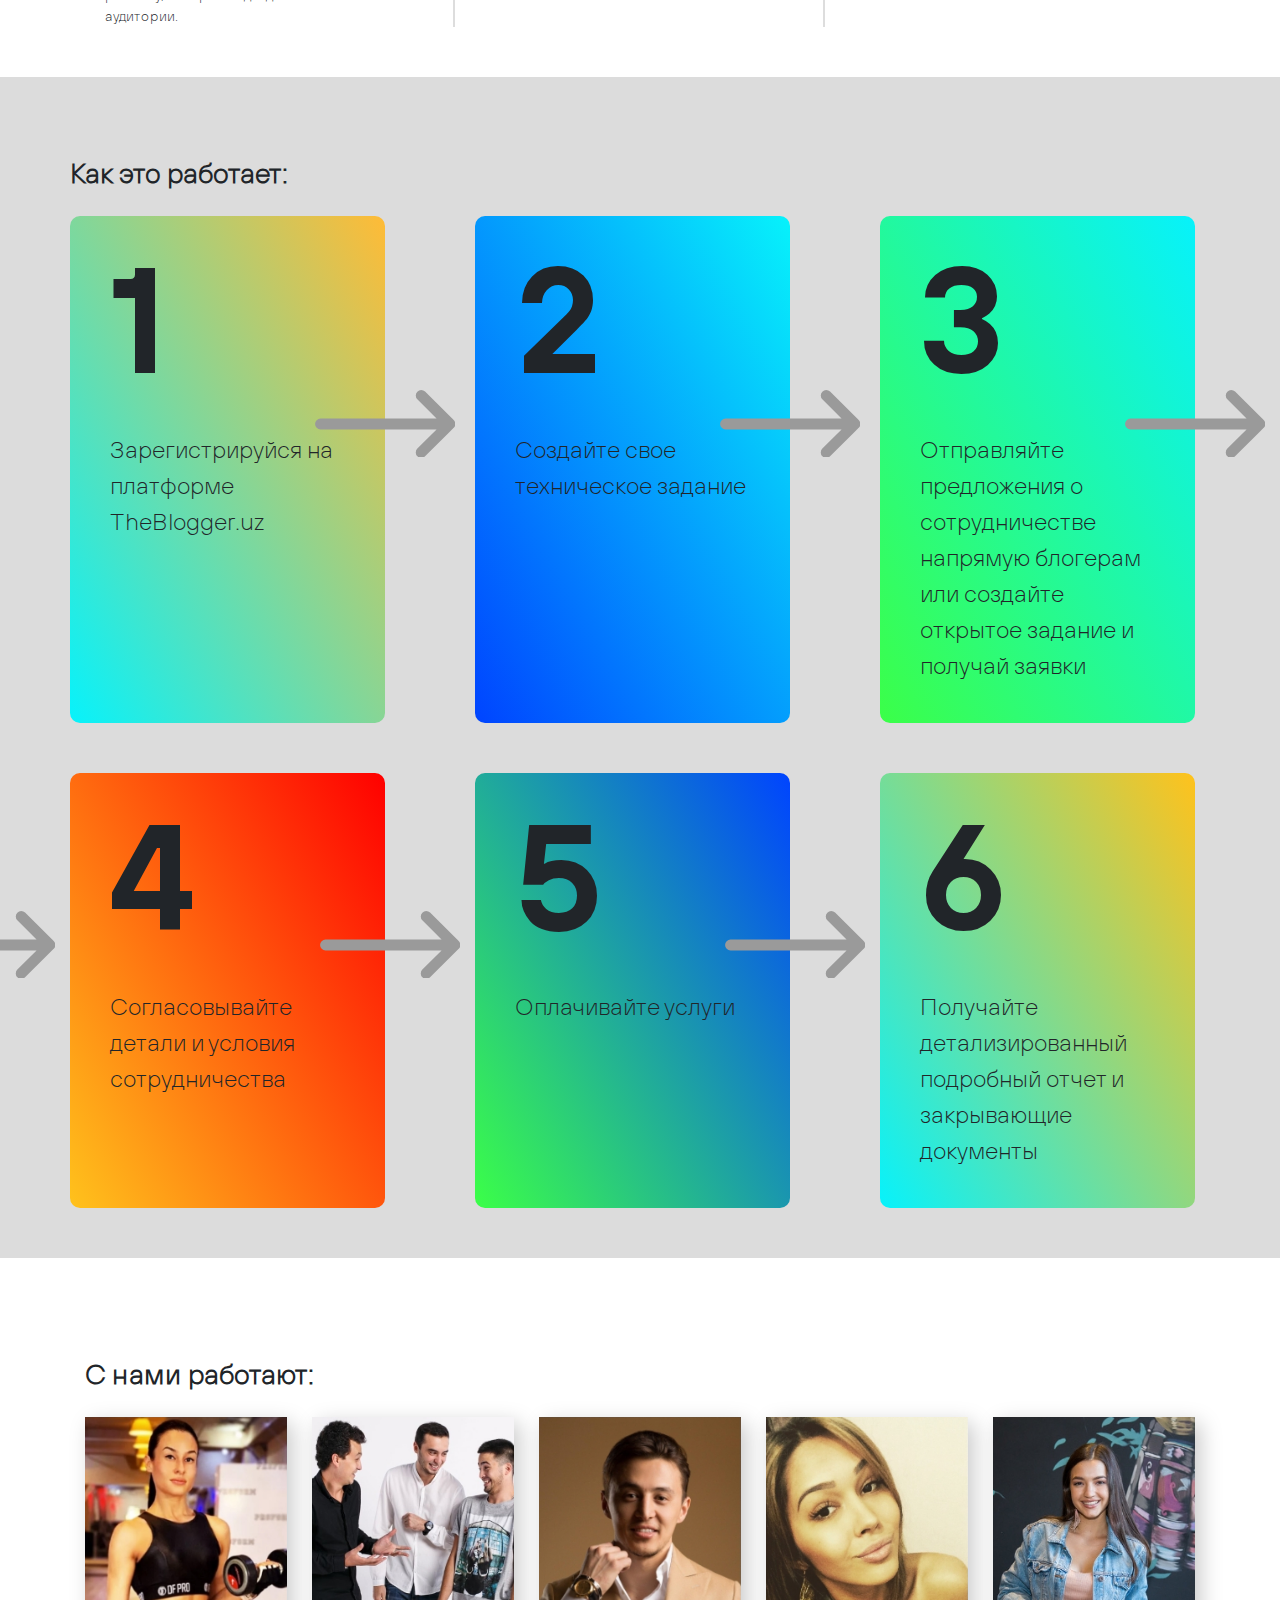
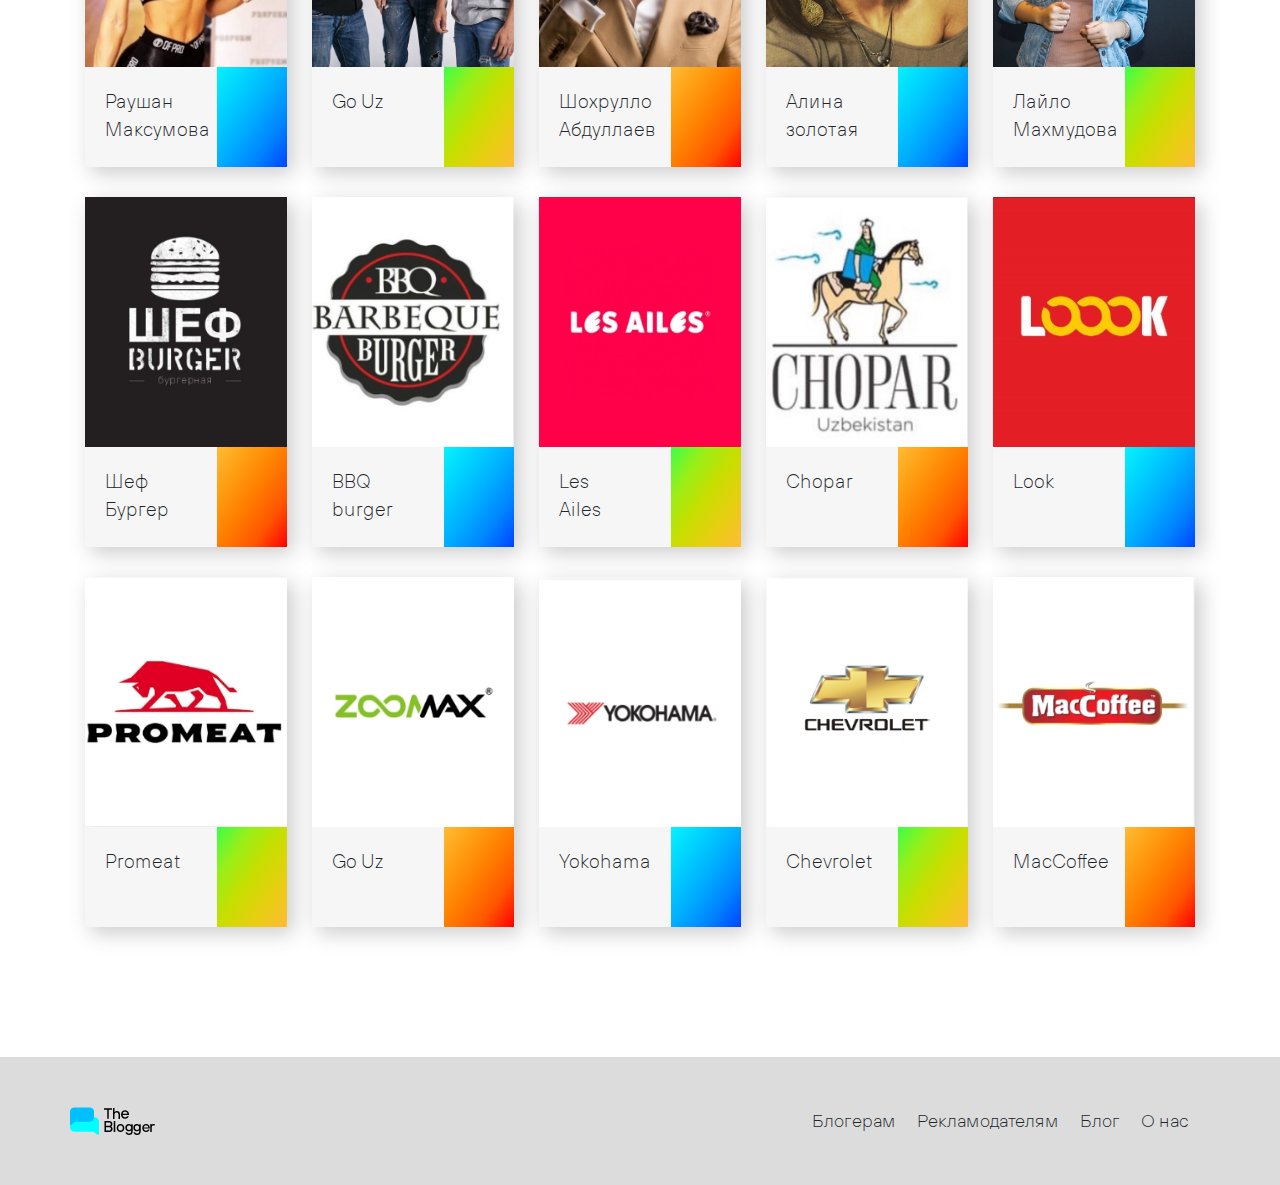
==== commit 367c194b: "Update" ====
--- a/advertiser.html
+++ b/advertiser.html
@@ -50,10 +50,10 @@
                             <a href="#" class="button">Войти</a>
                         </li>
                         <li>
-                            <a href="#">Блоггерам</a>
+                            <a href="./index.html">Блогерам</a>
                         </li>
                         <li class="active">
-                            <a href="#">Рекламодателям</a>
+                            <a href="./advertiser.html">Рекламодателям</a>
                         </li>
                         <li>
                             <a href="#">Блог</a>
@@ -140,7 +140,7 @@
                             Легально
                         </h4>
                         <p>
-                            Платформа The Blogger работает только в рамках законодательства РУз и предоставляем возможность заключать сделки юридическим лицам и физическим лицам только со официальным статусом «самозанятый» – скрин приложения SOLIQ
+                            Платформа The Blogger работает только в рамках законодательства РУз и предоставляет возможность заключать сделки юридическим лицам и физическим лицам только с официальным статусом «самозанятый»
                         </p>
                     </li>
                     <li>
@@ -148,11 +148,12 @@
                             Легко
                         </h4>
                         <p>
-                            Для регистрации на платформе  TheBlogger достаточно:
-                            Заниматься любимым делом
-                            Иметь аккаунт с более чем 1000 подписчиками
-                            Создавать уникальный контент
-                            Любить свою аудиторию</p>
+                            Для регистрации на платформе  TheBlogger достаточно: <br>
+                            • Заниматься любимым делом <br>
+                            • Иметь аккаунт с более чем 1000 подписчиками <br>
+                            • Создавать уникальный контент <br>
+                            • Любить свою аудиторию <br>
+                        </p>
                     </li>
                 </ul>
             </div>
--- a/styles/main.css
+++ b/styles/main.css
@@ -519,6 +519,7 @@
     display: flex;
     flex-flow: column;
     padding-left: 20px;
+    flex-basis: calc(100% / 3);
     border-right: 2px solid #dddddd;
 }
 .iphone-screen .text-block ul li:last-child {
@@ -769,7 +770,7 @@
     box-shadow: 6px 6px 20px #cbcbcb;
 }
 .work-with .partners-list > * img {
-    height: 270px;
+    height: 250px;
     width: 100%;
 }
 .work-with .partners-list .text-content {
@@ -889,6 +890,6 @@
 
 .advertisers-home-screen {
     min-height: 100vh;
-    background: no-repeat url(../assets/img/advertisers-bg.png);
+    background: no-repeat url(../assets/img/advertisers-bg.jpg);
     background-size: cover;
 }